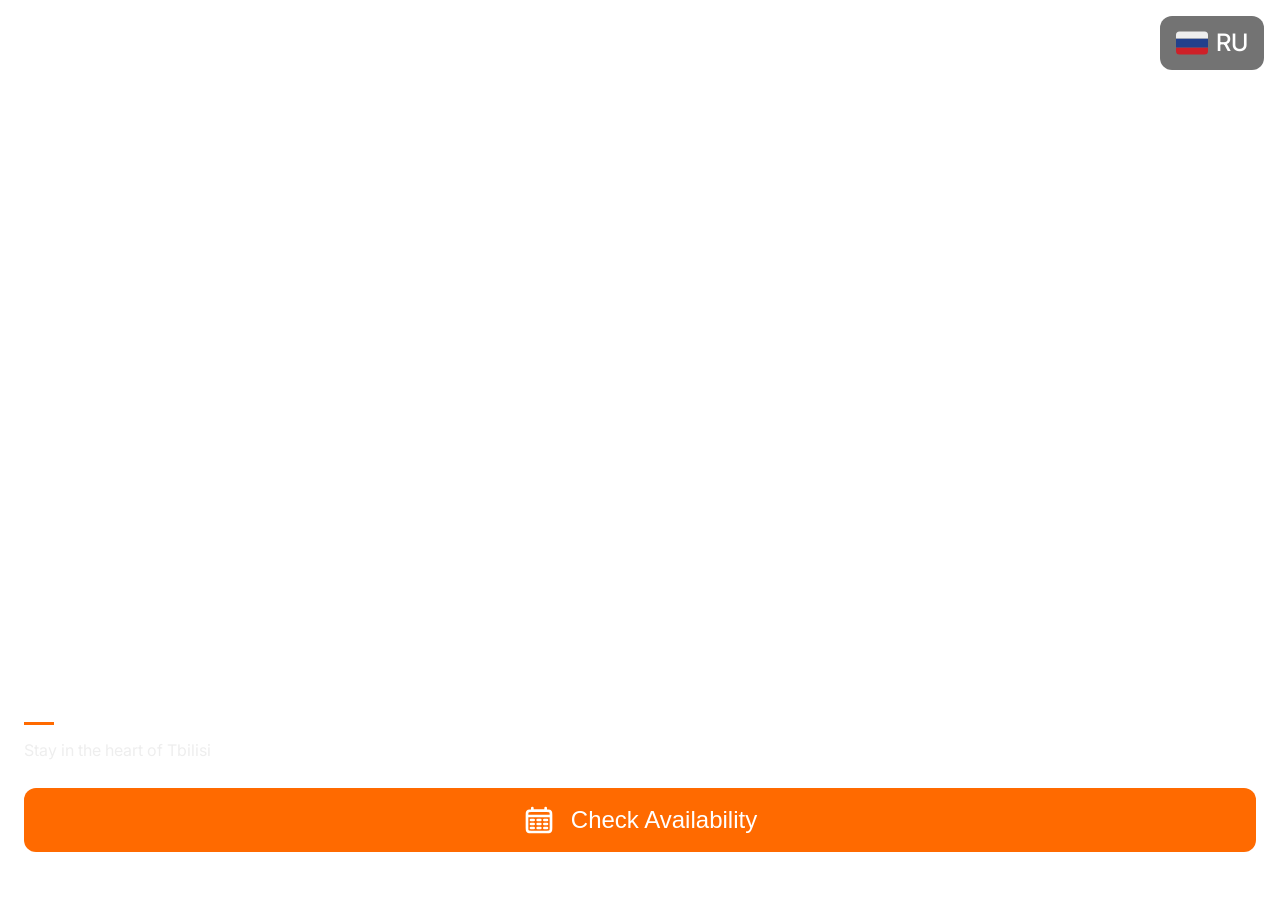
==== index.html @ e6123acc "Create prototype of the hero section" ====
<!DOCTYPE html>
<html lang="en">
<head>
  <meta charset="UTF-8" />
  <meta name="viewport" content="width=device-width, initial-scale=1.0" />
  <title>ART VIBE Orbeliani Hostel</title>
  <link rel="stylesheet" href="style.css">
</head>
<body>
  <main>
    <section id="hero">
      <a href="ru.html" id="language-btn">
        <img src="Assets/Icons/russian-flug.svg" alt="Russian flag" id="russian-flag">
        <span>RU</span> 
      </a>
      <div id="hero-overlay">
        <h1>
          <span id="big-title">ART VIBE</span>
          <span id="small-title"><span>O</span>rbeliani hostel</span>
        </h1>
        <p id="hero-description">
          Stay in the heart of Tbilisi
        </p>
        <button id="check-availability">
          <img src="Assets/Icons/calendar.svg" alt="calendar icon" id="calendar-icon">
          <span>Check Availability</span>
        </button>
      </div>
    </section>
  </main>
</body>
</html>
---- style.css ----
@import url('https://fonts.googleapis.com/css2?family=Inter:ital,opsz,wght@0,14..32,100..900;1,14..32,100..900&display=swap');

:root {
  --primary-color: #FF6A00;
  --bg-color: #FFFFFF;
  --section-bg-color: #F8FAFC;
  --text-color: #111;
  --light-text-color: #FFF;
  --secondary-text-color: #666;
  --secondary-light-text-color: #EEE;
  --border-color: #E5E7EB;

  --font-main: "Inter", system-ui, sans-serif;

  --fs-big-title: 3rem;
  --fs-title: 2.5rem;
  --fs-subtitle: 1.5rem; 
  --fs-body: 1rem; 
  --fs-small: 0.875rem;

  --space-0: 0.25rem;
  --space-1: 0.5rem;
  --space-2: 1rem;
  --space-3: 1.5rem; 
  --space-4: 3rem;
  --space-5: 4rem; 

  --radius-sm: 0.75rem;
  --radius-md: 1rem; 
  --radius-lg: 1.5rem;
}

* {
  margin: 0;
  padding: 0;
  box-sizing: border-box;
}

body {
  font-family: var(--font-main);
  font-size: var(--fs-body); 
  line-height: 1.6; 
  color: var(--text-color); 
  background: var(--color-bg);
}

img { 
  width: 100%; 
  height: auto; 
} 

a { 
  color: inherit; 
  text-decoration: none; 
}

#hero {
  background-image: url('Assets/balcony.jpg');
  height: 100vh;
  background-size: cover;
  background-position: center;
  background-repeat: no-repeat;
  position: relative;
  color: var(--light-text-color);
}

#language-btn {
  position: absolute;
  right: var(--space-2);
  top: var(--space-2);

  background: rgba(0, 0, 0, 0.55);
  display: inline-flex;
  align-items: center; 
  gap: var(--space-1); 
  padding: var(--space-1) var(--space-2);
  border-radius: var(--radius-sm);
}

#russian-flag {
  width: 2rem;
}

#language-btn > span {
  font-size: var(--fs-subtitle);
  font-weight: 500;
}

#hero-overlay {
  position: absolute;
  bottom: var(--space-4);
  padding: 0 var(--space-3);
  width: 100%;
}

h1 {
  display: flex;
  flex-direction: column;
  line-height: 1.2;
  margin-bottom: var(--space-3);
}

#big-title {
  font-size: var(--fs-big-title);
  font-weight: 700;
}

#small-title {
  font-size: var(--fs-title);
  font-weight: 600;
}

#small-title span {
  border-bottom: 3px solid var(--primary-color);
  padding-bottom: var(--space-1);
}

#hero-description {
  font-size: var(--fs-body);
  color: var(--secondary-light-text-color);
  font-weight: 400;
  margin-bottom: var(--space-3);
}

#check-availability {
  display: inline-flex;
  align-items: center;
  justify-content: center;
  gap: var(--space-1);
  background: var(--primary-color);
  color: var(--light-text-color);
  font-size: var(--fs-subtitle);
  font-weight: 400;
  padding: var(--space-2) var(--space-3);
  border-radius: var(--radius-sm);
  border: none;
  cursor: pointer;
  width: 100%;
} 

#calendar-icon {
  width: 2rem;
  margin-right: var(--space-1);
}
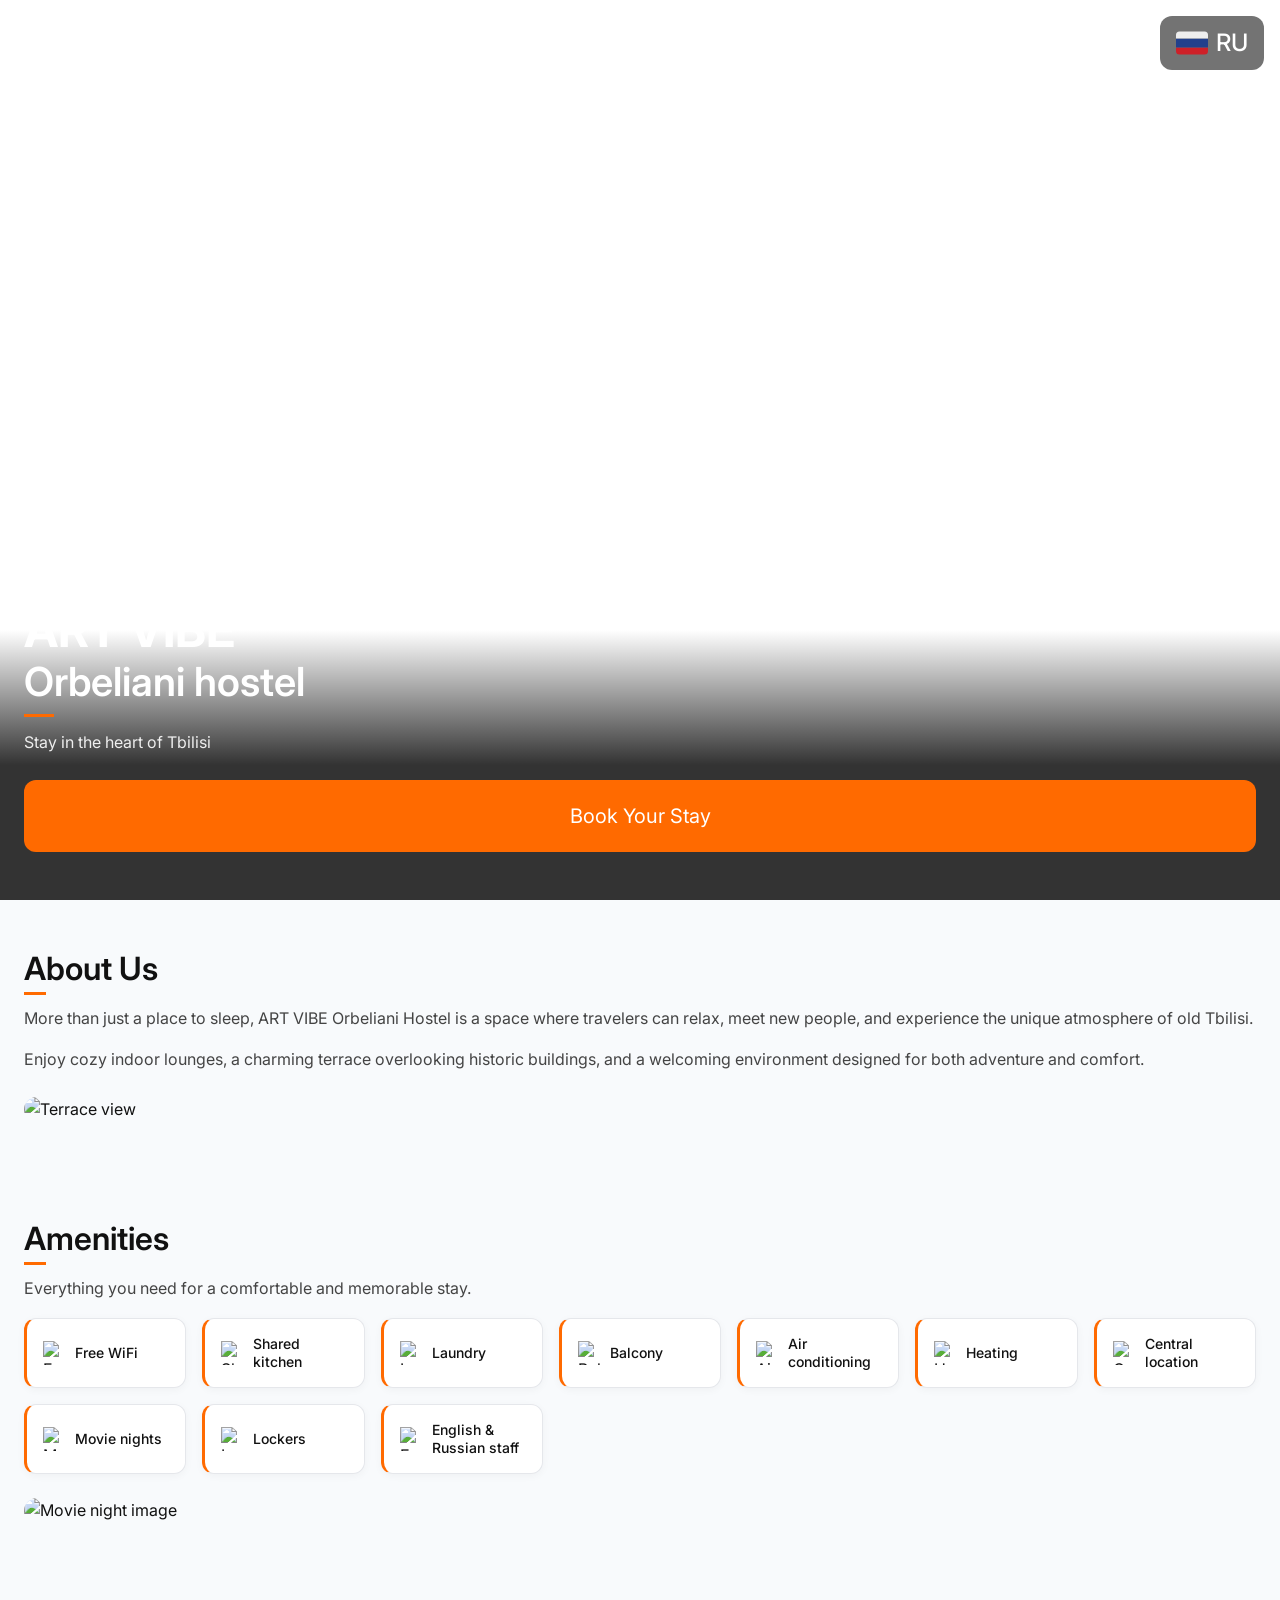
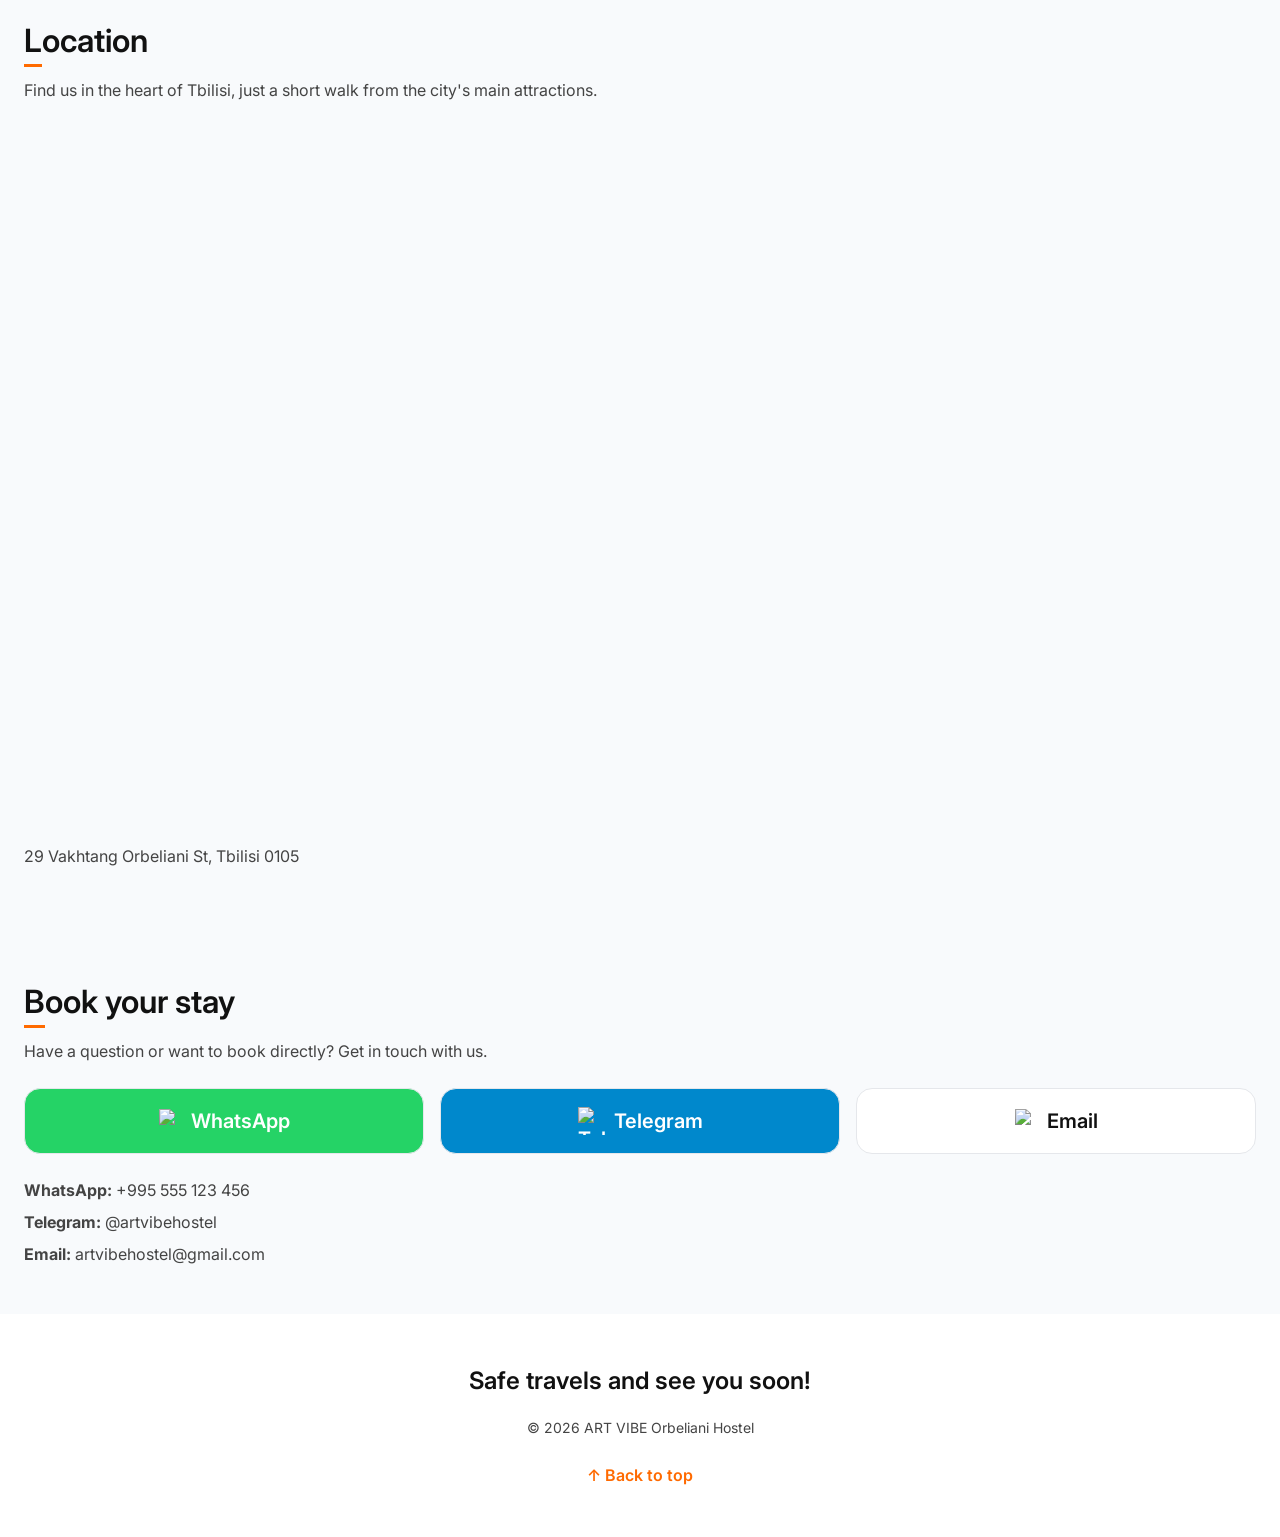
==== commit a5e13aa2: "Add location section and footer" ====
--- a/index.html
+++ b/index.html
@@ -4,13 +4,15 @@
   <meta charset="UTF-8" />
   <meta name="viewport" content="width=device-width, initial-scale=1.0" />
   <title>ART VIBE Orbeliani Hostel</title>
+  <meta name="description" content="ART VIBE Orbeliani Hostel — cozy hostel in the heart of Tbilisi. Free WiFi, shared kitchen, terrace, and more.">
+  <link rel="icon" href="Assets/favicon.ico">
   <link rel="stylesheet" href="style.css">
 </head>
 <body>
   <main>
     <section id="hero">
       <a href="ru.html" id="language-btn">
-        <img src="Assets/Icons/russian-flug.svg" alt="Russian flag" id="russian-flag">
+        <img src="Assets/Icons/russian-flug.svg" alt="Russian flag" aria-label="Switch to Russian" id="russian-flag">
         <span>RU</span> 
       </a>
       <div id="hero-overlay">
@@ -21,12 +23,117 @@
         <p id="hero-description">
           Stay in the heart of Tbilisi
         </p>
-        <button id="check-availability">
-          <img src="Assets/Icons/calendar.svg" alt="calendar icon" id="calendar-icon">
-          <span>Check Availability</span>
-        </button>
+        <a id="book-btn" href="#contact">
+          Book Your Stay
+        </a>
+      </div>
+    </section>
+
+    <section id="about">
+      <h2><span>A</span>bout Us</h2>
+      <p>
+        More than just a place to sleep, ART VIBE Orbeliani Hostel is a space where travelers can relax, meet new people, and experience the unique atmosphere of old Tbilisi.
+      </p>
+      <p>
+        Enjoy cozy indoor lounges, a charming terrace overlooking historic buildings, and a welcoming environment designed for both adventure and comfort.
+      </p>
+      <img src="Assets/about-image.jpg" alt="Terrace view" id="about-image">
+    </section>
+
+    <section id="amenities">
+      <h2><span>A</span>menities</h2>
+      <p>Everything you need for a comfortable and memorable stay.</p>
+      <div id="amenities-container">
+        <div class="amenity-item">
+          <img src="Assets/Icons/wifi.svg" alt="Free WiFi">
+          <span>Free WiFi</span>
+        </div>
+        <div class="amenity-item">
+          <img src="Assets/Icons/kitchen.svg" alt="Shared kitchen">
+          <span>Shared kitchen</span>
+        </div>
+        <div class="amenity-item">
+          <img src="Assets/Icons/laundry.svg" alt="Laundry">
+          <span>Laundry</span>
+        </div>
+        <div class="amenity-item">
+          <img src="Assets/Icons/balcony.svg" alt="Balcony">
+          <span>Balcony</span>
+        </div>
+        <div class="amenity-item">
+          <img src="Assets/Icons/ac.svg" alt="Air conditioning">
+          <span>Air conditioning</span>
+        </div>
+        <div class="amenity-item">
+          <img src="Assets/Icons/heating.svg" alt="Heating">
+          <span>Heating</span>
+        </div>
+        <div class="amenity-item">
+          <img src="Assets/Icons/location.svg" alt="Central location">
+          <span>Central location</span>
+        </div>
+        <div class="amenity-item">
+          <img src="Assets/Icons/movie.svg" alt="Movie nights">
+          <span>Movie nights</span>
+        </div>
+        <div class="amenity-item">
+          <img src="Assets/Icons/locker.svg" alt="Lockers">
+          <span>Lockers</span>
+        </div>
+        <div class="amenity-item">
+          <img src="Assets/Icons/languages.svg" alt="English & Russian speaking staff">
+          <span>English &amp; Russian staff</span>
+        </div>
+      </div>
+      <img src="Assets/Basement/projector.jpg" alt="Movie night image" id="amenities-image">
+    </section>
+
+    <section id="location">
+      <h2><span>L</span>ocation</h2>
+      <p>Find us in the heart of Tbilisi, just a short walk from the city's main attractions.</p>
+      <iframe src="https://www.google.com/maps/embed?pb=!1m18!1m12!1m3!1d2979.0069680717093!2d44.80125047466768!3d41.69878527662424!2m3!1f0!2f0!3f0!3m2!1i1024!2i768!4f13.1!3m3!1m2!1s0x40440d5fcd82bead%3A0xa5d1a25f08f03c2b!2sART%20VIBE%20Orbeliani%20Hostel!5e0!3m2!1sen!2sge!4v1784558521111!5m2!1sen!2sge" width="600" height="450" style="border:0;" allowfullscreen="" loading="lazy" referrerpolicy="strict-origin-when-cross-origin"></iframe>
+      <p id="location-address">29 Vakhtang Orbeliani St, Tbilisi 0105</p>
+    </section>
+
+    <section id="contact">
+      <h2><span>B</span>ook your stay</h2>
+      <p>Have a question or want to book directly? Get in touch with us.</p>
+
+      <div class="contact-actions">
+        <a href="https://wa.me/995555123456" class="contact-btn whatsapp-btn" target="_blank">
+          <img src="Assets/Icons/whatsapp.svg" alt="WhatsApp">
+          <span>WhatsApp</span>
+        </a>
+
+        <a href="https://t.me/artvibehostel" class="contact-btn telegram-btn" target="_blank">
+          <img src="Assets/Icons/telegram.svg" alt="Telegram">
+          <span>Telegram</span>
+        </a>
+
+        <a href="mailto:artvibehostel@gmail.com" class="contact-btn">
+          <img src="Assets/Icons/email.svg" alt="Email">
+          <span>Email</span>
+        </a>
+      </div>
+
+      <div class="contact-info">
+        <p><strong>WhatsApp:</strong> +995 555 123 456</p>
+        <p><strong>Telegram:</strong> @artvibehostel</p>
+        <p><strong>Email:</strong> artvibehostel@gmail.com</p>
       </div>
     </section>
   </main>
+
+  <footer>
+    <p id="footer-message">Safe travels and see you soon!</p>
+
+    <p id="copyright">
+      &copy; 2026 ART VIBE Orbeliani Hostel
+    </p>
+
+    <a href="#hero" id="back-to-top">
+      ↑ Back to top
+    </a>
+</footer>
 </body>
 </html>
--- a/style.css
+++ b/style.css
@@ -6,7 +6,7 @@
   --section-bg-color: #F8FAFC;
   --text-color: #111;
   --light-text-color: #FFF;
-  --secondary-text-color: #666;
+  --secondary-text-color: #444;
   --secondary-light-text-color: #EEE;
   --border-color: #E5E7EB;
 
@@ -14,16 +14,19 @@
 
   --fs-big-title: 3rem;
   --fs-title: 2.5rem;
+  --fs-section-title: 2rem;
   --fs-subtitle: 1.5rem; 
+  --fs-button: 1.25rem;
   --fs-body: 1rem; 
   --fs-small: 0.875rem;
 
   --space-0: 0.25rem;
   --space-1: 0.5rem;
   --space-2: 1rem;
+  --space-25: 1.25rem;
   --space-3: 1.5rem; 
   --space-4: 3rem;
-  --space-5: 4rem; 
+  --space-5: 3rem; 
 
   --radius-sm: 0.75rem;
   --radius-md: 1rem; 
@@ -34,6 +37,10 @@
   margin: 0;
   padding: 0;
   box-sizing: border-box;
+}
+
+  html {
+  scroll-behavior: smooth;
 }
 
 body {
@@ -41,12 +48,14 @@
   font-size: var(--fs-body); 
   line-height: 1.6; 
   color: var(--text-color); 
-  background: var(--color-bg);
+  background: var(--bg-color);
 }
 
 img { 
   width: 100%; 
   height: auto; 
+  display: block;
+  object-fit: cover;
 } 
 
 a { 
@@ -55,7 +64,7 @@
 }
 
 #hero {
-  background-image: url('Assets/balcony.jpg');
+  background-image: linear-gradient(to bottom, rgba(0,0,0,0) 70%, rgba(0,0,0,0.80) 85%), url('Assets/balcony.jpg');
   height: 100vh;
   background-size: cover;
   background-position: center;
@@ -122,23 +131,190 @@
   margin-bottom: var(--space-3);
 }
 
-#check-availability {
+#book-btn {
   display: inline-flex;
   align-items: center;
   justify-content: center;
   gap: var(--space-1);
   background: var(--primary-color);
   color: var(--light-text-color);
-  font-size: var(--fs-subtitle);
+  font-size: var(--fs-button);
   font-weight: 400;
-  padding: var(--space-2) var(--space-3);
+  padding: var(--space-25);
   border-radius: var(--radius-sm);
   border: none;
   cursor: pointer;
   width: 100%;
 } 
 
-#calendar-icon {
-  width: 2rem;
-  margin-right: var(--space-1);
+section:not(#hero) {
+  padding: var(--space-5) var(--space-3);
+  background: var(--section-bg-color);
+}
+
+h2 {
+  font-size: var(--fs-section-title);
+  font-weight: 600;
+  margin-bottom: var(--space-2);
+  line-height: 1.3;
+}
+
+section > p {
+  margin-bottom: var(--space-2);
+  color: var(--secondary-text-color); 
+}
+
+section > img {
+  margin-top: var(--space-3);
+  border-radius: var(--radius-md);
+  max-height: 280px;
+}
+
+h2 span {
+  border-bottom: 3px solid var(--primary-color);
+  padding-bottom: var(--space-0);
+}
+
+#amenities-container {
+  display: grid;
+  grid-template-columns: repeat(auto-fill, minmax(150px, 1fr));
+  gap: var(--space-2);
+}
+
+.amenity-item {
+  display: flex;
+  align-items: center;
+  gap: var(--space-1);
+  
+  background: var(--bg-color);
+  padding: var(--space-2) var(--space-2);
+
+  border-radius: var(--radius-sm);
+  border: 1px solid var(--border-color);
+  border-left: 3px solid var(--primary-color);
+  box-shadow: 0 2px 8px rgba(0, 0, 0, 0.04);
+}
+
+.amenity-item > img {
+  width: 1.5rem; 
+  height: 1.5rem; 
+  flex-shrink: 0;
+}
+
+.amenity-item span { 
+  font-size: var(--fs-small); font-weight: 500; 
+  line-height: 1.3; 
+}
+
+iframe {
+  width: 100%;
+  height: auto;
+  aspect-ratio: 16 / 9;
+  border: none;
+  border-radius: var(--radius-md);
+  margin-bottom: var(--space-2);
+}
+
+#location > p:nth-child(2) {
+  margin-bottom: var(--space-3);
+}
+.contact-actions {
+  display: grid;
+  gap: var(--space-2);
+  margin: var(--space-3) 0;
+}
+
+.contact-btn {
+  display: flex;
+  align-items: center;
+  justify-content: center;
+  gap: var(--space-1);
+
+  width: 100%;
+  padding: var(--space-2);
+
+  background: var(--bg-color);
+  border: 1px solid var(--border-color);
+  border-radius: var(--radius-md);
+
+  font-weight: 600;
+  font-size: var(--fs-button);
+
+  transition: transform 0.2s ease,
+              box-shadow 0.2s ease,
+              background-color 0.2s ease;
+}
+
+.contact-btn img {
+  width: 1.5rem;
+  height: 1.5rem;
+}
+
+.telegram-btn img {
+  width: 1.75rem;
+  height: 1.75rem;
+}
+
+.whatsapp-btn {
+  background: #25D366;
+  color: var(--light-text-color);
+}
+
+.telegram-btn {
+  background: #0088CC;
+  color: var(--light-text-color);
+}
+
+.contact-btn:hover {
+  transform: translateY(-2px);
+  box-shadow: 0 6px 16px rgba(0, 0, 0, 0.08);
+}
+
+.contact-info {
+  display: grid;
+  gap: 0.5rem;
+  margin-top: var(--space-3);
+}
+
+.contact-info p {
+  color: var(--secondary-text-color);
+  line-height: 1.5;
+}
+
+@media (min-width: 768px) {
+  .contact-actions {
+    grid-template-columns: repeat(3, 1fr);
+  }
+}
+
+footer {
+  padding: var(--space-4) var(--space-3);
+
+  display: flex;
+  flex-direction: column;
+  align-items: center;
+  gap: var(--space-2);
+
+  text-align: center;
+}
+
+#footer-message {
+  font-size: var(--fs-subtitle);
+  font-weight: 600;
+}
+
+#copyright {
+  font-size: var(--fs-small);
+  color: var(--secondary-text-color);
+}
+
+#back-to-top {
+  margin-top: var(--space-1);
+  color: var(--primary-color);
+  font-weight: 600;
+  transition: opacity 0.2s ease;
+}
+
+#back-to-top:hover {
+  opacity: 0.8;
 }
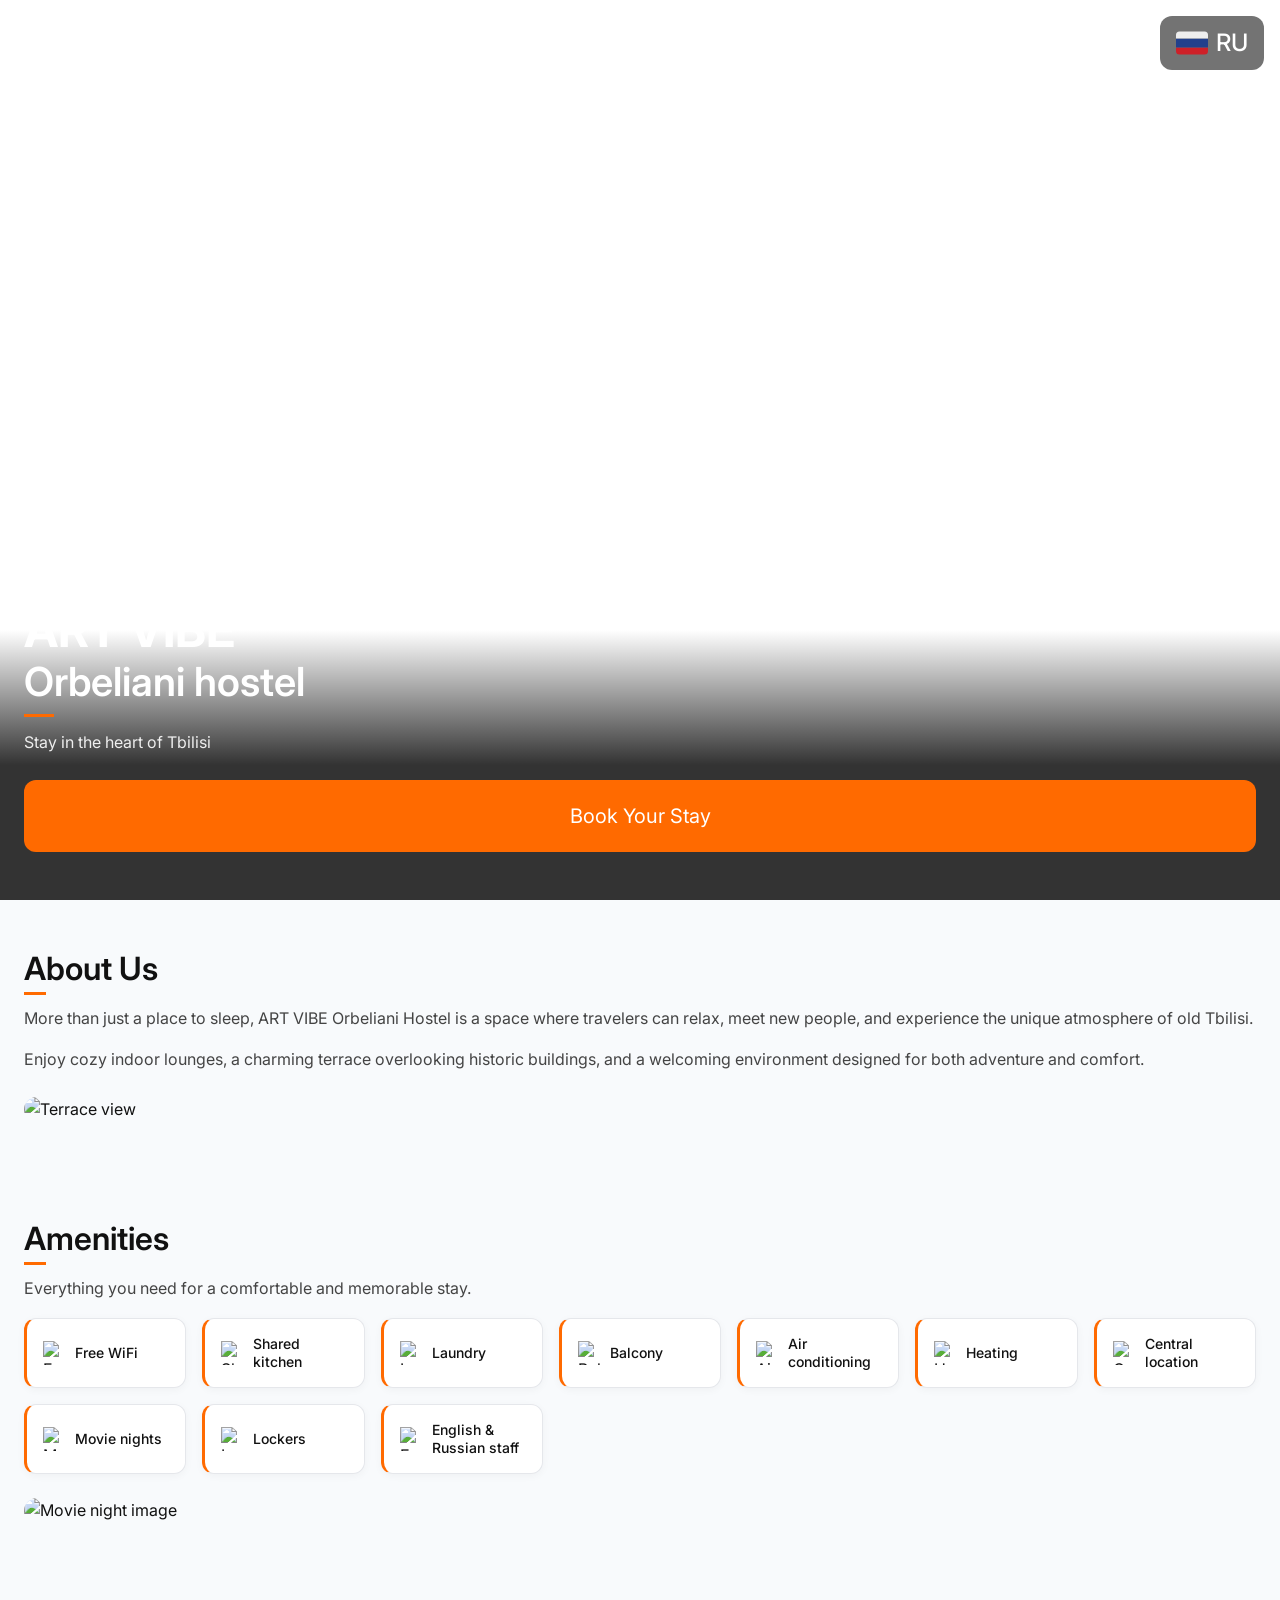
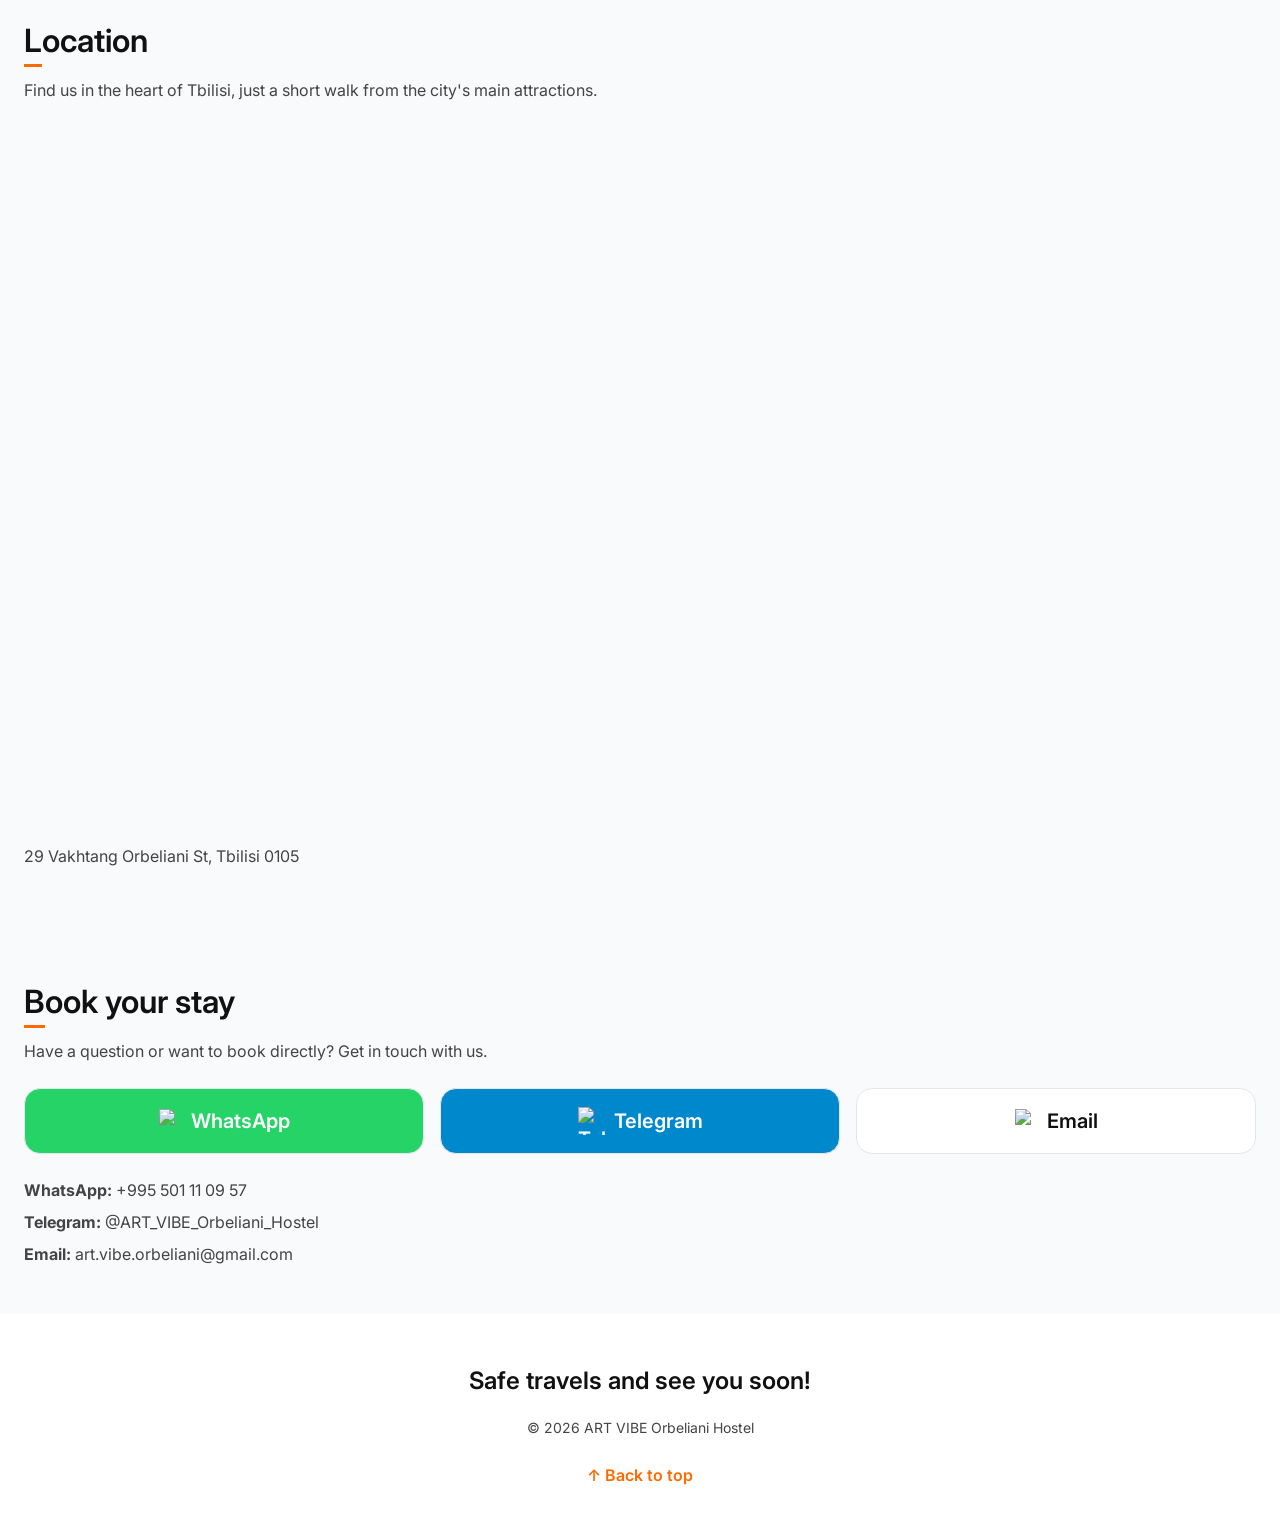
==== commit 32b1679c: "Add favicon and ru.html" ====
--- a/index.html
+++ b/index.html
@@ -5,14 +5,14 @@
   <meta name="viewport" content="width=device-width, initial-scale=1.0" />
   <title>ART VIBE Orbeliani Hostel</title>
   <meta name="description" content="ART VIBE Orbeliani Hostel — cozy hostel in the heart of Tbilisi. Free WiFi, shared kitchen, terrace, and more.">
-  <link rel="icon" href="Assets/favicon.ico">
   <link rel="stylesheet" href="style.css">
+  <link rel="icon" type="image/x-icon" href="Assets/favicon.ico">
 </head>
 <body>
   <main>
     <section id="hero">
       <a href="ru.html" id="language-btn">
-        <img src="Assets/Icons/russian-flug.svg" alt="Russian flag" aria-label="Switch to Russian" id="russian-flag">
+        <img src="Assets/Icons/russian-flag.svg" alt="Russian flag" aria-label="Switch to Russian" id="flag">
         <span>RU</span> 
       </a>
       <div id="hero-overlay">
@@ -100,26 +100,26 @@
       <p>Have a question or want to book directly? Get in touch with us.</p>
 
       <div class="contact-actions">
-        <a href="https://wa.me/995555123456" class="contact-btn whatsapp-btn" target="_blank">
+        <a href="https://wa.me/995501110957" class="contact-btn whatsapp-btn" target="_blank">
           <img src="Assets/Icons/whatsapp.svg" alt="WhatsApp">
           <span>WhatsApp</span>
         </a>
 
-        <a href="https://t.me/artvibehostel" class="contact-btn telegram-btn" target="_blank">
+        <a href="https://t.me/ART_VIBE_Orbeliani_Hostel" class="contact-btn telegram-btn" target="_blank">
           <img src="Assets/Icons/telegram.svg" alt="Telegram">
           <span>Telegram</span>
         </a>
 
-        <a href="mailto:artvibehostel@gmail.com" class="contact-btn">
+        <a href="mailto:art.vibe.orbeliani@gmail.com" class="contact-btn">
           <img src="Assets/Icons/email.svg" alt="Email">
           <span>Email</span>
         </a>
       </div>
 
       <div class="contact-info">
-        <p><strong>WhatsApp:</strong> +995 555 123 456</p>
-        <p><strong>Telegram:</strong> @artvibehostel</p>
-        <p><strong>Email:</strong> artvibehostel@gmail.com</p>
+        <p><strong>WhatsApp:</strong> +995 501 11 09 57</p>
+        <p><strong>Telegram:</strong> @ART_VIBE_Orbeliani_Hostel</p>
+        <p><strong>Email:</strong> art.vibe.orbeliani@gmail.com</p>
       </div>
     </section>
   </main>
--- a/style.css
+++ b/style.css
@@ -86,7 +86,7 @@
   border-radius: var(--radius-sm);
 }
 
-#russian-flag {
+#flag {
   width: 2rem;
 }
 
